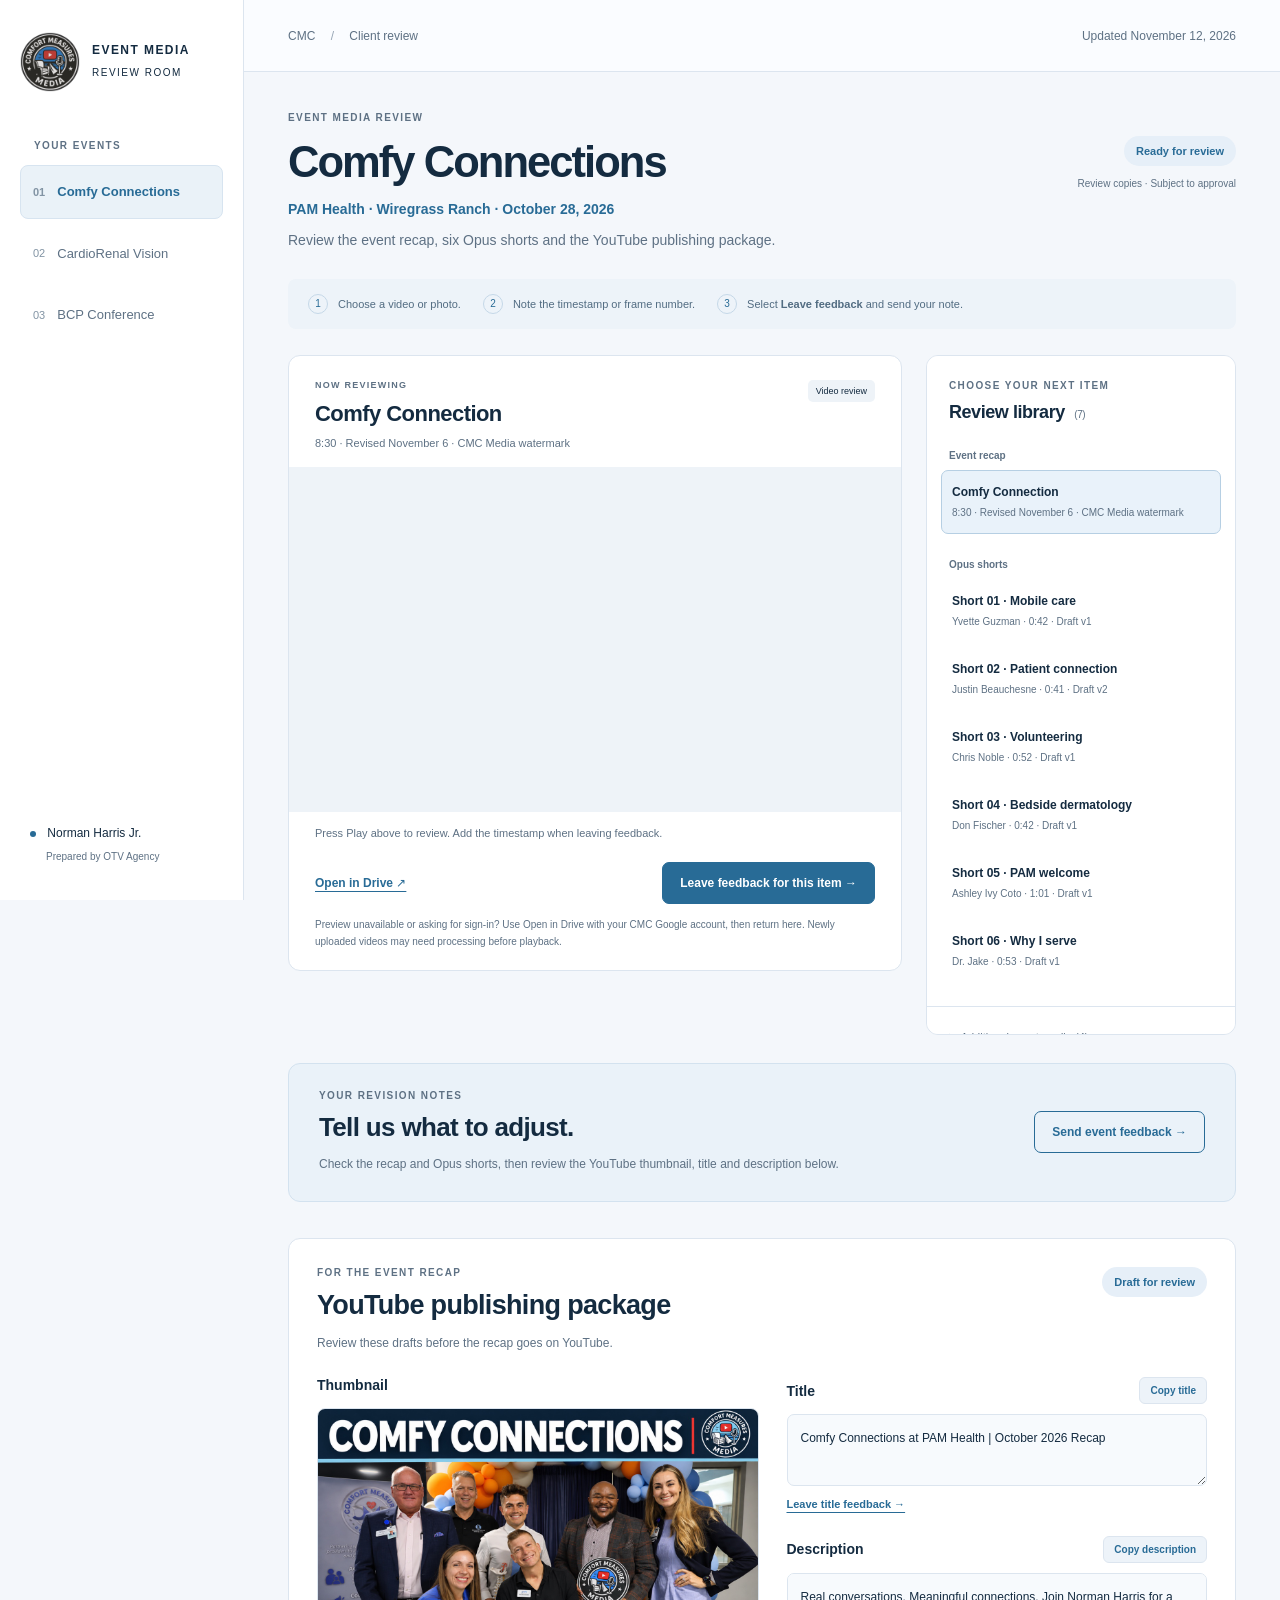
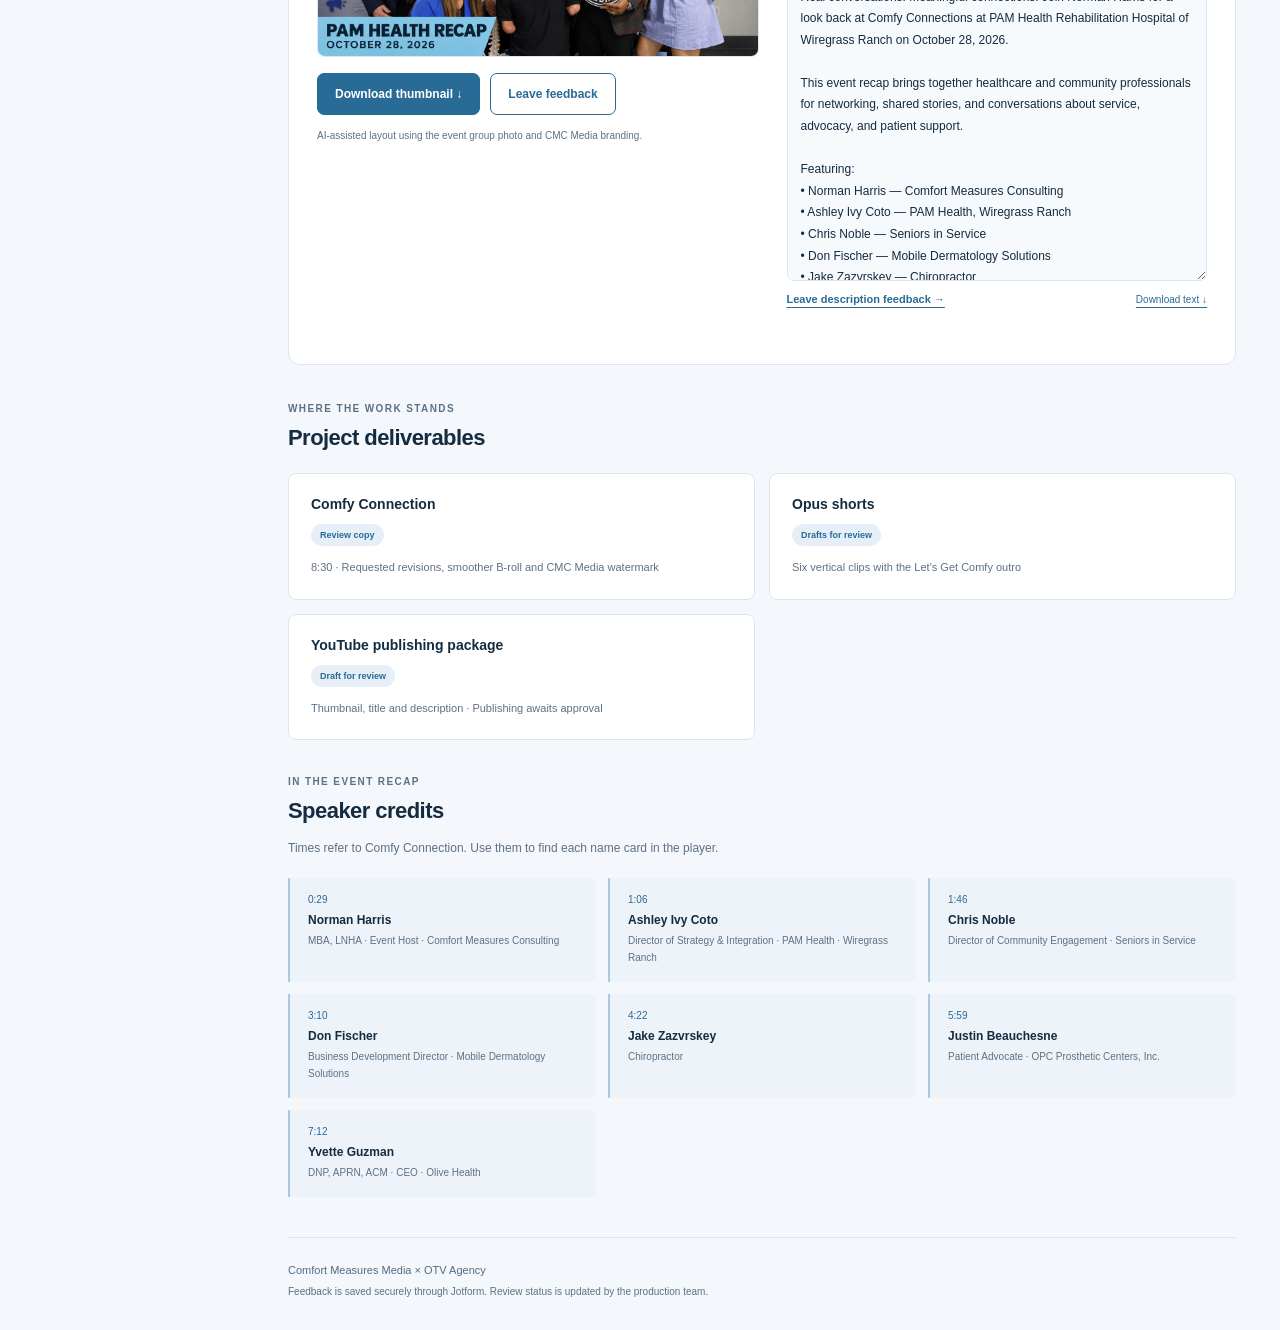
==== events/index.html @ 4632fce6 "Extend Cory Created short 3 with spoken name introduction" ====
<!doctype html>
<html lang="en">
<head>
  <meta charset="utf-8">
  <meta name="viewport" content="width=device-width, initial-scale=1">
  <meta name="robots" content="noindex,nofollow">
  <meta name="referrer" content="strict-origin-when-cross-origin">
  <meta name="description" content="CMC event media review for Norman Harris Jr. Watch review cuts and send timestamped revision feedback to OTV Agency.">
  <title>CMC · Event media review</title>
  <link rel="icon" href="cmc-logo.png">
  <link rel="stylesheet" href="review.css?v=20261111-checklist">
  <script src="data.js?v=20261112-short03-name-intro" defer></script>
  <script src="review.js?v=20261111-checklist" defer></script>
</head>
<body>
  <a href="#project" class="skip">Skip to event review</a>
  <aside class="sidebar">
    <a class="brand" href="#comfy"><img src="cmc-logo.png" alt="Comfort Measures Media"><span>EVENT MEDIA<br><small>REVIEW ROOM</small></span></a>
    <div class="nav-label">YOUR EVENTS</div>
    <nav id="project-nav" aria-label="Choose an event"></nav>
    <div class="sidebar-footer"><span class="dot"></span> Norman Harris Jr.<br><small>Prepared by OTV Agency</small></div>
  </aside>
  <div class="workspace">
    <header class="topbar"><span>CMC <span aria-hidden="true">/</span> Client review</span><span id="updated"></span></header>
    <main id="project" tabindex="-1">
      <section class="hero">
        <div><p class="eyebrow">EVENT MEDIA REVIEW</p><h1 id="event-title">Event media review</h1><p class="subtitle" id="event-subtitle"></p><p class="description" id="event-description"></p></div>
        <div class="hero-status"><span class="status" id="event-status"></span><p>Review copies · Subject to approval</p></div>
      </section>
      <nav id="cardio-review-jumps" class="cardio-review-jumps" aria-label="Jump to review content" hidden>
        <button type="button" data-review-jump="recap">Recap</button>
        <button type="button" data-review-jump="shorts">Shorts</button>
        <button type="button" data-review-jump="photos">Photos</button>
        <button type="button" data-review-jump="checklist">Checklist</button>
      </nav>
      <details id="scope-section" class="scope-section" hidden>
        <summary class="scope-heading"><span><span class="eyebrow">YOUR DELIVERABLES</span><span id="scope-heading" class="scope-title">Deliverable checklist</span></span><span id="scope-progress" class="status"></span><span class="scope-chevron" aria-hidden="true">⌄</span></summary>
        <p id="scope-source"></p>
        <ol id="scope-list" class="scope-list"></ol>
        <p class="scope-note">Checked items are available for review. Approval and publishing are tracked separately. Use each item’s feedback button for changes or approval.</p>
      </details>
      <section class="review-instructions" aria-label="How to review"><span class="instruction-number">1</span><span>Choose a video or photo.</span><span class="instruction-number">2</span><span>Note the timestamp or frame number.</span><span class="instruction-number">3</span><span>Select <strong>Leave feedback</strong> and send your note.</span></section>
      <section id="review-layout" class="review-layout" aria-label="Media review">
        <div class="review-card">
          <div class="preview-head"><div><p class="eyebrow">NOW REVIEWING</p><h2 id="asset-title"></h2><p id="asset-detail"></p></div><span id="asset-kind" class="tag"></span></div>
          <div class="player" id="player"><iframe id="media-preview" title="Selected media preview" allow="autoplay; fullscreen" allowfullscreen></iframe></div>
          <div id="cardio-item-nav" class="cardio-item-nav" aria-label="Browse selected media" hidden>
            <button id="cardio-prev" type="button">← Previous</button>
            <span id="cardio-item-position" aria-live="polite"></span>
            <button id="cardio-next" type="button">Next →</button>
          </div>
          <p id="preview-status" class="preview-status" role="status">Loading the selected preview…</p>
          <div class="player-actions"><a id="open-media" class="text-link" target="_blank" rel="noopener noreferrer">Open in Drive ↗</a><button id="feedback-current" class="button">Leave feedback for this item →</button></div>
          <p class="access-note">Preview unavailable or asking for sign-in? Use Open in Drive with your CMC Google account, then return here. Newly uploaded videos may need processing before playback.</p>
        </div>
        <aside class="media-library"><div class="library-heading"><p class="eyebrow">CHOOSE YOUR NEXT ITEM</p><h2>Review library <span id="asset-count"></span></h2></div><div id="media-list"></div></aside>
      </section>
      <section id="extras-section" class="extras-section" hidden aria-labelledby="extras-heading"><div class="section-heading"><p class="eyebrow">EXTRAS</p><h2 id="extras-heading">Reference material</h2><p>Existing cuts for context and feedback. These are separate from the requested deliverables above.</p></div><div id="extras-list" class="extras-list"></div></section>
      <section class="feedback-strip"><div><p class="eyebrow">YOUR REVISION NOTES</p><h2>Tell us what to adjust.</h2><p id="review-hint"></p></div><button class="button secondary" id="feedback-general">Send event feedback →</button></section>
      <section class="youtube-package" id="youtube-package" hidden aria-labelledby="youtube-heading">
        <div class="youtube-heading"><div><p class="eyebrow">FOR THE EVENT RECAP</p><h2 id="youtube-heading">YouTube publishing package</h2><p>Review these drafts before the recap goes on YouTube.</p></div><span class="status">Draft for review</span></div>
        <div class="youtube-grid">
          <article class="youtube-thumbnail"><h3>Thumbnail</h3><a id="thumbnail-open" target="_blank" rel="noopener"><img id="youtube-thumbnail" alt=""></a><div class="youtube-actions"><a id="thumbnail-download" class="button" download>Download thumbnail ↓</a><button id="thumbnail-feedback" class="button secondary" type="button">Leave feedback</button></div><p class="asset-note">AI-assisted layout using the event group photo and CMC Media branding.</p></article>
          <div class="youtube-copy"><article><div class="copy-heading"><h3>Title</h3><button id="copy-title" type="button" class="copy-button">Copy title</button></div><label class="sr-only" for="youtube-title">YouTube title draft</label><textarea id="youtube-title" readonly rows="2"></textarea><button id="title-feedback" class="text-button" type="button">Leave title feedback →</button></article><article><div class="copy-heading"><h3>Description</h3><button id="copy-description" type="button" class="copy-button">Copy description</button></div><label class="sr-only" for="youtube-description">YouTube description draft</label><textarea id="youtube-description" readonly rows="13"></textarea><div class="description-actions"><button id="description-feedback" class="text-button" type="button">Leave description feedback →</button><a id="description-download" download>Download text ↓</a></div></article></div>
        </div><p id="copy-status" class="copy-status" aria-live="polite"></p>
      </section>
      <section class="deliverables" id="deliverables-section"><div class="section-heading"><p class="eyebrow">WHERE THE WORK STANDS</p><h2>Project deliverables</h2></div><div id="deliverable-list" class="deliverable-grid"></div></section>
      <section id="credits-section" class="credits" hidden><div class="section-heading"><p class="eyebrow">IN THE EVENT RECAP</p><h2>Speaker credits</h2><p>Times refer to Comfy Connection. Use them to find each name card in the player.</p></div><div id="credits-list"></div></section>
      <footer>Comfort Measures Media <span aria-hidden="true">×</span> OTV Agency<br><small>Feedback is saved securely through Jotform. Review status is updated by the production team.</small></footer>
    </main>
  </div>
  <dialog id="feedback-dialog" aria-labelledby="feedback-title">
    <div class="dialog-header"><div><p class="eyebrow">SEND A NOTE TO OTV AGENCY</p><h2 id="feedback-title">Revision feedback</h2><p id="feedback-context"></p></div><button id="close-feedback" class="close" aria-label="Close feedback form">×</button></div>
    <p class="form-help">The event and item are filled in for you. Add the timestamp and requested change, then press <strong>Send feedback</strong>. A receipt opens in a new tab; wait for confirmation that your note was saved.</p>
    <form id="revision-form" class="revision-form" action="https://submit.jotform.com/submit/263085670628060" method="post" target="_blank" rel="noopener">
      <input type="hidden" name="formID" value="263085670628060">
      <input type="hidden" id="feedback-event" name="q2_q2_dropdown0">
      <label>Video or photo title <span aria-hidden="true">*</span><input id="feedback-item" name="q3_q3_textbox1" required maxlength="300"></label>
      <div class="form-row"><label>Timestamp or photo number<input id="feedback-time" name="q5_q5_textbox3" placeholder="e.g. 02:15 or Frame 026" maxlength="100"></label><label>Feedback type<select id="feedback-type" name="q7_q7_dropdown5"><option>Revision request</option><option>Approval</option><option>Question</option></select></label></div>
      <label>Requested change or feedback <span aria-hidden="true">*</span><textarea id="feedback-note" name="q4_q4_textarea2" required rows="5" maxlength="6000" placeholder="Tell us what to change, keep or clarify."></textarea></label>
      <div class="form-row"><label>Your first name <span class="optional">(optional)</span><input name="q6_q6_fullname4[first]" autocomplete="given-name" maxlength="100"></label><label>Your last name <span class="optional">(optional)</span><input name="q6_q6_fullname4[last]" autocomplete="family-name" maxlength="100"></label></div>
      <button class="button" type="submit">Send feedback &amp; open receipt ↗</button>
      <p class="submission-help" id="submission-help" aria-live="polite">One note per requested change. Your review page stays open.</p>
    </form>
    <div class="dialog-footer"><a id="feedback-external" target="_blank" rel="noopener noreferrer">Use the full feedback form ↗</a><span>Check the receipt before closing this note.</span></div>
  </dialog>
  <noscript><p class="noscript">Please enable JavaScript to view this review library. You can also <a href="https://form.jotform.com/263085670628060">send event feedback here</a>.</p></noscript>
</body>
</html>
---- events/review.css ----
:root{--ink:#142b40;--muted:#5e7184;--blue:#286b96;--page:#f4f7fb;--border:#dce5ef;--sky:#90c0d8;--white:#fff;font-family:-apple-system,BlinkMacSystemFont,"Segoe UI",sans-serif;color:var(--ink);background:var(--page);font-synthesis:none}
*{box-sizing:border-box}body{margin:0}button,a{-webkit-tap-highlight-color:transparent}button,input,select,textarea{font:inherit}button{cursor:pointer}a{color:var(--blue);text-underline-offset:4px}button:focus-visible,a:focus-visible{outline:3px solid #286b96;outline-offset:4px}[hidden]{display:none!important}.skip{position:fixed;top:-60px;left:20px;z-index:100;background:#fff;padding:14px}.skip:focus{top:15px}
.sidebar{position:fixed;inset:0 auto 0 0;width:244px;background:var(--white);border-right:1px solid var(--border);padding:32px 20px;display:flex;flex-direction:column;z-index:2}.brand{display:flex;gap:12px;align-items:center;text-decoration:none;color:var(--ink);font-size:12px;letter-spacing:.12em;font-weight:750;line-height:1.8}.brand img{width:60px;height:60px;object-fit:contain}.brand small{font-size:10px;font-weight:500;letter-spacing:.15em}.nav-label,.eyebrow{font-size:10px;letter-spacing:.14em;font-weight:700;color:var(--muted);margin:0 0 10px}.nav-label{margin:48px 14px 14px}.sidebar nav{display:grid;gap:8px}.nav-item{display:flex;gap:12px;align-items:center;padding:16px 12px;border-radius:8px;font-size:13px;line-height:1.5;text-decoration:none;color:var(--muted);border:1px solid transparent}.nav-item .number{font-size:11px;color:#8294a4}.nav-item[aria-current=page]{background:#eaf2f8;color:var(--blue);border-color:#d7e4f0;font-weight:700}.sidebar-footer{margin-top:auto;padding:24px 10px 0;font-size:12px;line-height:1.9}.sidebar-footer small{color:var(--muted);padding-left:16px}.dot{display:inline-block;width:6px;height:6px;background:#286b96;border-radius:50%;margin-right:8px}.workspace{margin-left:244px}.topbar{height:72px;display:flex;justify-content:space-between;align-items:center;padding:0 44px;border-bottom:1px solid var(--border);background:#fafcff;color:var(--muted);font-size:12px}.topbar span span{margin:0 12px;color:#96a5b4}main{max-width:1510px;margin:auto;padding:40px 44px 28px}.hero{display:flex;justify-content:space-between;align-items:flex-start;gap:28px;margin-bottom:26px}.hero .eyebrow{margin-bottom:16px}h1{font-size:clamp(34px,3.4vw,54px);line-height:1.1;letter-spacing:-.045em;margin:0 0 14px}h2{font-size:22px;letter-spacing:-.025em;line-height:1.3;margin:0}.subtitle{font-size:14px;margin:0 0 12px;color:var(--blue);font-weight:600}.description{font-size:14px;line-height:1.7;max-width:690px;color:var(--muted);margin:0}.hero-status{text-align:right;flex-shrink:0;padding-top:24px}.hero-status p{font-size:10px;color:var(--muted);margin-top:12px}.status{display:inline-block;padding:9px 12px;border-radius:24px;background:#e6eff8;color:var(--blue);font-size:11px;font-weight:650}.review-instructions{display:flex;gap:10px;align-items:center;flex-wrap:wrap;background:#edf3f9;border-radius:8px;padding:15px 20px;font-size:11px;color:#526c82;margin-bottom:26px}.instruction-number{display:inline-grid;place-items:center;width:20px;height:20px;border:1px solid #c5d8e8;border-radius:50%;font-size:10px;color:var(--blue);margin-left:12px}.instruction-number:first-child{margin-left:0}.review-layout{display:grid;grid-template-columns:minmax(0,1fr) 310px;gap:24px;align-items:start}.review-card,.media-library{border:1px solid var(--border);border-radius:12px;background:var(--white);overflow:hidden}.preview-head{display:flex;justify-content:space-between;align-items:flex-start;gap:18px;padding:24px 26px 18px}.preview-head .eyebrow{font-size:9px}.preview-head p:last-child{font-size:11px;color:var(--muted);margin:9px 0 0}.tag{font-size:9px;background:#eef3f8;padding:6px 8px;border-radius:5px;white-space:nowrap}.player{background:#102338;aspect-ratio:16/9;min-height:260px}.player iframe{display:block;width:100%;height:100%;border:0}.player-actions{display:flex;justify-content:space-between;align-items:center;gap:16px;padding:20px 26px 12px}.text-link{font-size:12px;font-weight:600}.button{background:var(--blue);color:white;border:1px solid var(--blue);border-radius:7px;padding:13px 17px;font-size:12px;font-weight:650;text-decoration:none}.button:hover{background:#194e73}.access-note{font-size:10px;line-height:1.7;color:var(--muted);padding:0 26px;margin:0 0 20px}.media-library{max-height:680px;overflow:auto}.library-heading{padding:24px 22px 12px}.library-heading h2{font-size:18px}.library-heading h2 span{font-size:10px;font-weight:400;color:var(--muted);margin-left:5px}.media-group{padding:14px 14px 7px}.media-group h3{font-size:10px;margin:0 8px 9px;color:var(--muted);font-weight:600}.media-choice{width:100%;display:block;text-align:left;color:var(--ink);background:#fff;border:1px solid transparent;border-radius:7px;padding:12px 10px;margin-bottom:4px}.media-choice:hover{background:#f1f6fb}.media-choice[aria-pressed=true]{border-color:#b6cfe3;background:#e9f2fa}.media-choice strong{display:block;font-size:12px;line-height:1.5;font-weight:650}.media-choice small{display:block;font-size:10px;line-height:1.7;margin-top:3px;color:var(--muted)}.media-choice .shortlist{font-size:9px;color:#286b96;display:block;margin-top:4px}.feedback-strip{display:flex;align-items:center;justify-content:space-between;gap:24px;background:#eaf2f9;border:1px solid #d3e2ef;border-radius:12px;padding:26px 30px;margin:28px 0 36px}.feedback-strip h2{font-size:26px}.feedback-strip p:last-child{max-width:700px;font-size:12px;line-height:1.7;color:var(--muted);margin:10px 0 0}.button.secondary{background:transparent;color:var(--blue);white-space:nowrap}.button.secondary:hover{background:#d9e8f5}.section-heading{margin-bottom:20px}.section-heading p:last-child{font-size:12px;color:var(--muted);line-height:1.7}.deliverable-grid{display:grid;grid-template-columns:repeat(2,minmax(0,1fr));gap:14px}.deliverable{background:white;border:1px solid var(--border);border-radius:8px;padding:22px;display:grid;gap:12px}.deliverable h3{font-size:14px;margin:0}.deliverable .status{justify-self:start;font-size:9px;padding:6px 9px}.deliverable p{font-size:11px;line-height:1.7;color:var(--muted);margin:0}.credits{margin-top:36px}#credits-list{display:grid;grid-template-columns:repeat(3,minmax(0,1fr));gap:12px}.credit{padding:16px 18px;border-left:2px solid #a9c9e0;background:#edf3f9;border-radius:0 5px 5px 0}.credit strong{display:block;font-size:12px}.credit span{font-size:10px;line-height:1.7;color:var(--muted);display:block;margin-top:5px}.credit time{font-size:10px;color:var(--blue);display:block;margin-bottom:8px}footer{border-top:1px solid var(--border);padding-top:22px;margin-top:40px;font-size:11px;line-height:1.9;color:#526c82}footer small{font-size:10px;color:var(--muted)}
dialog{padding:0;border:1px solid var(--border);border-radius:12px;width:min(760px,calc(100% - 28px));max-height:94dvh;overflow:auto;box-shadow:0 25px 90px #142b4033}dialog::backdrop{background:#102338e0}.dialog-header{display:flex;justify-content:space-between;align-items:flex-start;padding:24px 26px 12px;gap:15px}.dialog-header h2{font-size:25px}.dialog-header p:last-child{font-size:12px;color:var(--muted);line-height:1.6;margin:8px 0 0}.close{border:1px solid var(--border);background:#f1f5fa;border-radius:50%;width:34px;height:34px;font-size:23px;flex-shrink:0}.form-help{padding:0 26px;font-size:11px;line-height:1.7;color:var(--muted);margin:0 0 14px}#feedback-frame{border:0;width:100%;height:min(790px,64dvh);min-height:350px;background:#fff}.dialog-footer{display:flex;justify-content:space-between;gap:18px;padding:18px 26px;border-top:1px solid var(--border);font-size:10px;line-height:1.7}.dialog-footer span{color:var(--muted)}.noscript{padding:24px;background:white;position:fixed;inset:25% 10% auto;z-index:10}
@media(min-width:1700px){.review-layout{grid-template-columns:minmax(0,1fr) 340px}.media-library{max-height:760px}}
@media(max-width:1150px){.sidebar{width:215px;padding:26px 14px}.workspace{margin-left:215px}main{padding:32px 28px}.topbar{padding:0 28px}.review-layout{grid-template-columns:minmax(0,1fr) 260px;gap:18px}.player-actions{flex-wrap:wrap}.hero-status{max-width:160px}.brand{font-size:10px}}
@media(max-width:900px){.sidebar{position:static;width:auto;padding:18px 22px;border-right:0;border-bottom:1px solid var(--border)}.brand img{width:45px;height:45px}.brand{font-size:10px}.nav-label,.sidebar-footer{display:none}.sidebar nav{display:flex;gap:7px;margin-top:18px}.nav-item{flex:1;padding:10px;font-size:11px;gap:7px;justify-content:center}.workspace{margin-left:0}.topbar{height:48px;font-size:10px;padding:0 24px}.review-layout{grid-template-columns:minmax(0,1fr)}.media-library{max-height:420px}.hero-status{padding-top:5px}.hero{gap:18px}.preview-head h2{font-size:20px}.media-group{padding-top:10px}.media-group h3{margin-top:10px}#media-list{display:grid;grid-template-columns:repeat(2,minmax(0,1fr))}main{padding:28px 24px}.review-instructions{gap:9px;font-size:10px}.instruction-number{margin-left:4px}.player{min-height:0}.feedback-strip{padding:24px}.feedback-strip h2{font-size:23px}}
@media(max-width:560px){.sidebar{padding:16px}.brand span{line-height:1.7}.nav-item{padding:10px 5px;font-size:10px}.nav-item .number{display:none}.topbar{padding:0 18px}main{padding:26px 16px}.hero{display:block}.hero-status{text-align:left;max-width:none;display:flex;align-items:center;gap:12px;margin-top:16px}.hero-status p{margin:0;font-size:9px}.subtitle{font-size:12px;line-height:1.6}.description{font-size:12px}.hero .eyebrow{font-size:8px}h1{font-size:37px}.review-instructions{display:grid;grid-template-columns:20px 1fr;gap:10px;padding:16px}.instruction-number{margin:0}.preview-head{padding:20px 18px 16px}.preview-head h2{font-size:19px}.player-actions{padding:17px 18px 12px;gap:16px}.player-actions .button{width:100%}.access-note{padding:0 18px}.feedback-strip{display:block;padding:22px}.feedback-strip .button{margin-top:20px;white-space:normal}.deliverable-grid{grid-template-columns:1fr}#credits-list{grid-template-columns:repeat(2,minmax(0,1fr))}#media-list{grid-template-columns:1fr}.media-library{max-height:360px}.dialog-header{padding:20px}.dialog-header h2{font-size:22px}.form-help{padding:0 20px}.dialog-footer{display:block;padding:16px 20px}.dialog-footer span{display:block;margin-top:7px}#feedback-frame{height:62dvh}.credit{padding:14px}}
/* Native fields submit directly to Jotform, so feedback does not depend on
   third-party iframe cookies or a script running on the client's device. */
.revision-form{padding:6px 26px 18px;display:grid;gap:18px}.revision-form label{font-size:12px;font-weight:600;display:grid;gap:8px;line-height:1.5}.revision-form input,.revision-form select,.revision-form textarea{width:100%;min-width:0;border:1px solid #c6d5e3;border-radius:6px;background:white;padding:11px 12px;color:var(--ink);font-size:13px;font-weight:400}.revision-form textarea{resize:vertical;line-height:1.6}.revision-form input:focus,.revision-form select:focus,.revision-form textarea:focus{outline:2px solid #286b96;outline-offset:1px}.form-row{display:grid;grid-template-columns:1fr 1fr;gap:16px}.revision-form .button{justify-self:start}.optional{font-size:10px;font-weight:400;color:var(--muted)}.submission-help{font-size:11px;line-height:1.7;margin:0;color:var(--muted)}@media(max-width:560px){.revision-form{padding:6px 20px 18px}.form-row{grid-template-columns:1fr}.revision-form .button{width:100%}}
.launch-preview{display:flex;flex-direction:column;align-items:center;justify-content:center;text-align:center;padding:36px 26px;color:#fff;background:radial-gradient(ellipse at 50% 45%,#234f73 0%,#142b40 65%,#102338 100%);gap:17px}.play-symbol{display:grid;place-items:center;border:1px solid #83adc9;border-radius:50%;width:66px;height:66px;font-size:23px;background:#ffffff08;color:#a7d1e8}.launch-preview strong{font-size:20px;line-height:1.4;letter-spacing:-.02em}.launch-preview p{font-size:12px;line-height:1.8;max-width:400px;margin:0;color:#c5d9e8}.watch-link{display:inline-block;border-radius:7px;padding:13px 20px;background:#90c0d8;color:#142b40;font-size:12px;font-weight:700;text-decoration:none;margin-top:6px}.watch-link:hover{background:#b3d9ef}@media(max-width:560px){.launch-preview{aspect-ratio:auto;min-height:310px;padding:30px 22px;gap:15px}.launch-preview strong{font-size:18px}.launch-preview p{font-size:11px}.play-symbol{width:55px;height:55px;font-size:19px}}
/* YouTube assets share the existing review workflow and appear only for Comfy. */
.extra-media{border-top:1px solid var(--border);margin-top:12px;padding-bottom:16px}.extra-media summary{font-size:11px;color:var(--muted);cursor:pointer;padding:8px;line-height:1.6}.extra-media[open] summary{margin-bottom:10px}.youtube-package{margin:0 0 38px;padding:28px;border:1px solid var(--border);border-radius:12px;background:#fff}.youtube-heading{display:flex;justify-content:space-between;align-items:flex-start;gap:20px;margin-bottom:24px}.youtube-heading h2{font-size:27px}.youtube-heading p:last-child{font-size:12px;color:var(--muted);line-height:1.7;margin:10px 0 0}.youtube-grid{display:grid;grid-template-columns:minmax(0,1.05fr) minmax(0,1fr);gap:28px;align-items:start}.youtube-package h3{font-size:14px;margin:0 0 15px}.youtube-thumbnail img{display:block;width:100%;height:auto;aspect-ratio:16/9;border-radius:8px;border:1px solid var(--border)}.youtube-actions{display:flex;flex-wrap:wrap;gap:10px;margin-top:16px;align-items:center}.asset-note{font-size:10px;line-height:1.7;color:var(--muted);margin:12px 0 0}.youtube-copy{display:grid;gap:24px}.copy-heading{display:flex;justify-content:space-between;align-items:center;gap:12px;margin-bottom:10px}.copy-heading h3{margin:0}.copy-button{border:1px solid var(--border);border-radius:6px;background:#edf3f9;color:var(--blue);font-size:10px;font-weight:650;padding:7px 10px}.youtube-copy textarea{display:block;width:100%;resize:vertical;border:1px solid var(--border);border-radius:7px;padding:13px;font:12px/1.8 inherit;color:var(--ink);background:#f7fafd;font-family:inherit;font-size:12px;line-height:1.8}.youtube-copy textarea:focus{outline:2px solid var(--blue);outline-offset:1px}.text-button{border:0;background:transparent;padding:0;color:var(--blue);font-size:11px;font-weight:600;text-decoration:underline;text-underline-offset:4px;margin-top:12px}.description-actions{display:flex;justify-content:space-between;gap:15px;align-items:baseline}.description-actions a{font-size:10px}.copy-status{font-size:11px;color:var(--blue);min-height:17px;margin:14px 0 0}.sr-only{position:absolute;width:1px;height:1px;padding:0;margin:-1px;overflow:hidden;clip:rect(0,0,0,0);white-space:nowrap;border:0}@media(max-width:1000px){.youtube-grid{grid-template-columns:1fr}.youtube-thumbnail{max-width:720px}}@media(max-width:560px){.youtube-package{padding:20px}.youtube-heading{display:block}.youtube-heading .status{margin-top:14px}.youtube-heading h2{font-size:24px}.youtube-actions .button{font-size:11px}.description-actions{flex-wrap:wrap}.youtube-copy textarea{font-size:13px}.youtube-package{margin-bottom:30px}}
/* Provider previews keep the original Drive permissions and never autoplay. */
.player{position:relative;aspect-ratio:16/9;min-height:0}.player iframe{position:absolute;inset:0;background:#eef3f8}.preview-status{font-size:11px;line-height:1.7;color:var(--muted);padding:12px 26px 0;margin:0}.scope-section{background:#fff;border:1px solid var(--border);border-radius:12px;padding:26px 28px;margin:0 0 28px}.scope-heading{display:flex;justify-content:space-between;gap:20px;align-items:start}.scope-heading p:last-child,.scope-note{font-size:11px;line-height:1.7;color:var(--muted)}.scope-list{list-style:none;margin:12px 0 0;padding:0}.scope-item{display:grid;grid-template-columns:22px minmax(0,1fr) 175px;gap:16px;padding:20px 0;border-top:1px solid var(--border)}.scope-mark{font-size:25px;color:var(--blue);line-height:1}.scope-copy h3{font-size:14px;margin:0 0 7px}.scope-copy p{font-size:12px;line-height:1.7;margin:0 0 6px}.scope-copy small{font-size:11px;line-height:1.7;color:var(--muted)}.scope-actions{display:flex;flex-direction:column;align-items:flex-start;gap:9px}.scope-actions .status{font-size:10px;padding:7px 10px}.scope-actions .text-button{margin:0;line-height:1.7;text-align:left}.scope-note{margin:0;border-top:1px solid var(--border);padding-top:14px}.extras-section{margin-top:28px;background:#edf3f9;border:1px solid var(--border);border-radius:12px;padding:26px 28px}.extras-list{display:grid;grid-template-columns:repeat(3,minmax(0,1fr));gap:12px}.extras-list .media-choice{border-color:var(--border);margin:0;padding:16px}.library-empty{padding:0 22px 22px;font-size:12px;line-height:1.8;color:var(--muted)}
@media(max-width:700px){.scope-section,.extras-section{padding:22px 20px}.scope-heading{display:block}.scope-heading>.status{margin:0 0 12px}.scope-item{grid-template-columns:20px minmax(0,1fr);gap:12px}.scope-actions{grid-column:2;flex-direction:row;flex-wrap:wrap;align-items:center;column-gap:15px}.extras-list{grid-template-columns:1fr}.preview-status{padding:12px 18px 0}}

/* CardioRenal has a long gallery. Keep its media navigation close on phones. */
.cardio-media-group summary {
  padding: 12px 8px;
  color: var(--blue);
  cursor: pointer;
  font-size: 13px;
  font-weight: 650;
}
.cardio-media-group + .cardio-media-group {
  border-top: 1px solid var(--border);
}
.cardio-item-nav {
  display: flex;
  justify-content: space-between;
  align-items: center;
  gap: 10px;
  padding: 9px 14px;
  border-bottom: 1px solid var(--border);
  color: var(--muted);
  font-size: 12px;
  text-align: center;
}
.cardio-item-nav button,
.cardio-review-jumps button {
  border: 1px solid var(--border);
  border-radius: 7px;
  background: #f3f7fb;
  color: var(--blue);
  min-height: 44px;
  padding: 6px 10px;
  font-size: 13px;
  font-weight: 650;
}
.cardio-item-nav button:disabled { opacity: .45; cursor: default; }

@media (max-width: 760px) {
  .cardio-phone { padding-top: 18px; }
  .cardio-phone .hero { margin-bottom: 14px; }
  .cardio-phone .hero .description { display: none; }
  .cardio-phone .hero-status { margin-top: 10px; }
  .cardio-review-jumps {
    position: sticky;
    top: 0;
    z-index: 3;
    display: grid;
    grid-template-columns: repeat(4, minmax(0, 1fr));
    gap: 5px;
    background: var(--white);
    border: 1px solid var(--border);
    border-radius: 9px;
    padding: 5px;
    margin-bottom: 14px;
  }
  .cardio-review-jumps button { padding-inline: 4px; }
  .cardio-phone .review-layout,
  .cardio-phone .cardio-media-group,
  .cardio-phone .scope-section { scroll-margin-top: 66px; }
  .cardio-phone .preview-head { padding: 14px 13px; }
  .cardio-phone .preview-head h2 { font-size: 19px; }
  .cardio-phone .player-actions { gap: 6px; padding: 7px 13px 10px; }
  .cardio-phone .player-actions > * { min-height: 44px; }
  .cardio-phone .player-actions .text-link { display: inline-flex; align-items: center; }
  .cardio-phone .player.vertical-preview {
    aspect-ratio: 9 / 16;
    max-height: 62vh;
    max-height: 62svh;
  }
  .cardio-phone .media-library { max-height: none; overflow: visible; }
  .cardio-phone #media-list { grid-template-columns: minmax(0, 1fr); }
  .cardio-phone .cardio-media-group summary,
  .cardio-phone .media-choice { min-height: 44px; overflow-wrap: anywhere; }
  .cardio-phone .scope-section { margin-top: 20px; }
  .cardio-phone .scope-actions .text-button { min-height: 44px; }
}

@media (max-width: 360px) {
  .cardio-review-jumps button { font-size: 12px; padding-inline: 2px; }
}

/* Native disclosure keeps the deliverables compact and keyboard accessible. */
.scope-section > summary { cursor:pointer; list-style:none; align-items:center; }
.scope-section > summary::-webkit-details-marker { display:none; }
.scope-heading .eyebrow { display:block; margin-bottom:6px; }
.scope-title { display:block; font-size:22px; font-weight:700; letter-spacing:-.025em; line-height:1.3; }
.scope-heading > .status { margin-left:auto; white-space:nowrap; }
.scope-chevron { font-size:24px; transition:transform .15s ease; }
.scope-section[open] .scope-chevron { transform:rotate(180deg); }
.scope-section > summary:focus-visible { outline:2px solid var(--blue); outline-offset:8px; border-radius:4px; }
#scope-source { font-size:11px; line-height:1.7; color:var(--muted); margin:18px 0 0; }
@media(max-width:700px) {
  .scope-section > summary { display:flex; flex-wrap:wrap; gap:12px; }
  .scope-heading > .status { margin:0 0 0 auto; }
  .scope-title { font-size:18px; }
}
@media(prefers-reduced-motion:reduce) { .scope-chevron { transition:none; } }
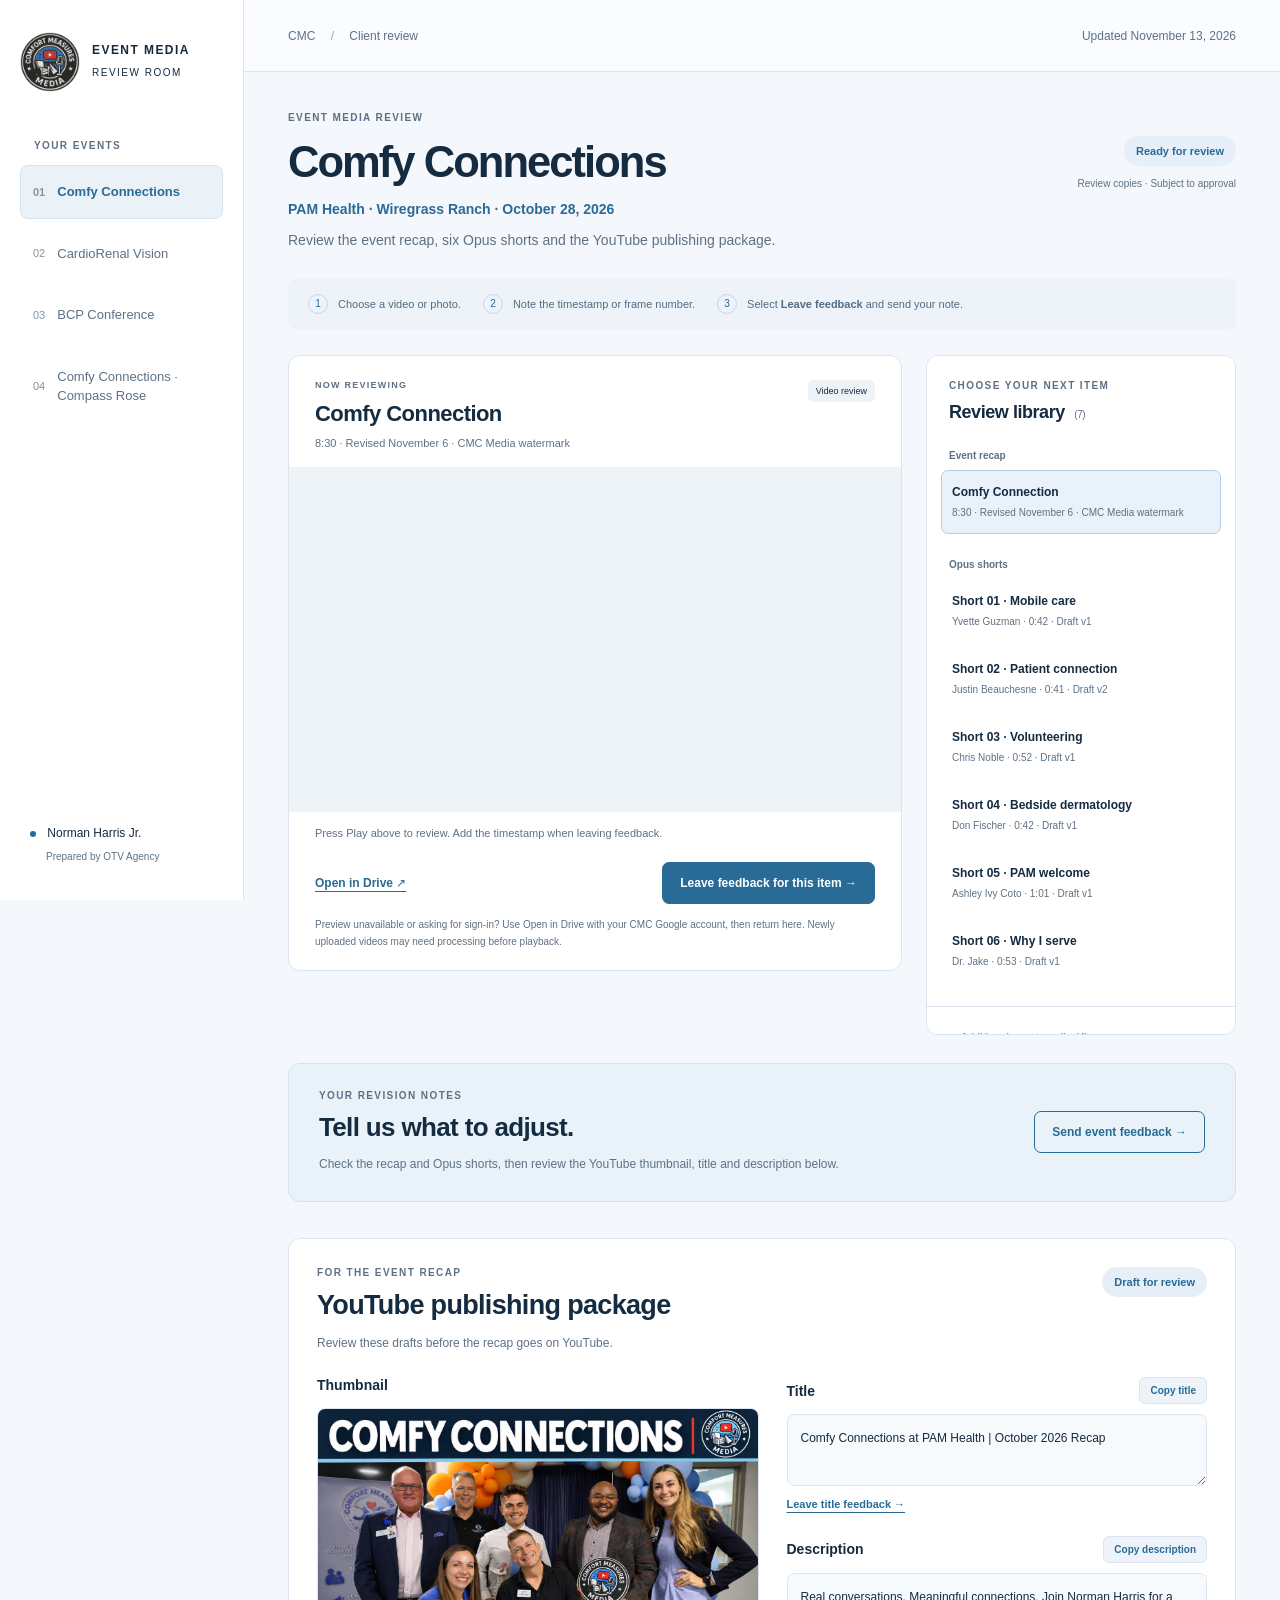
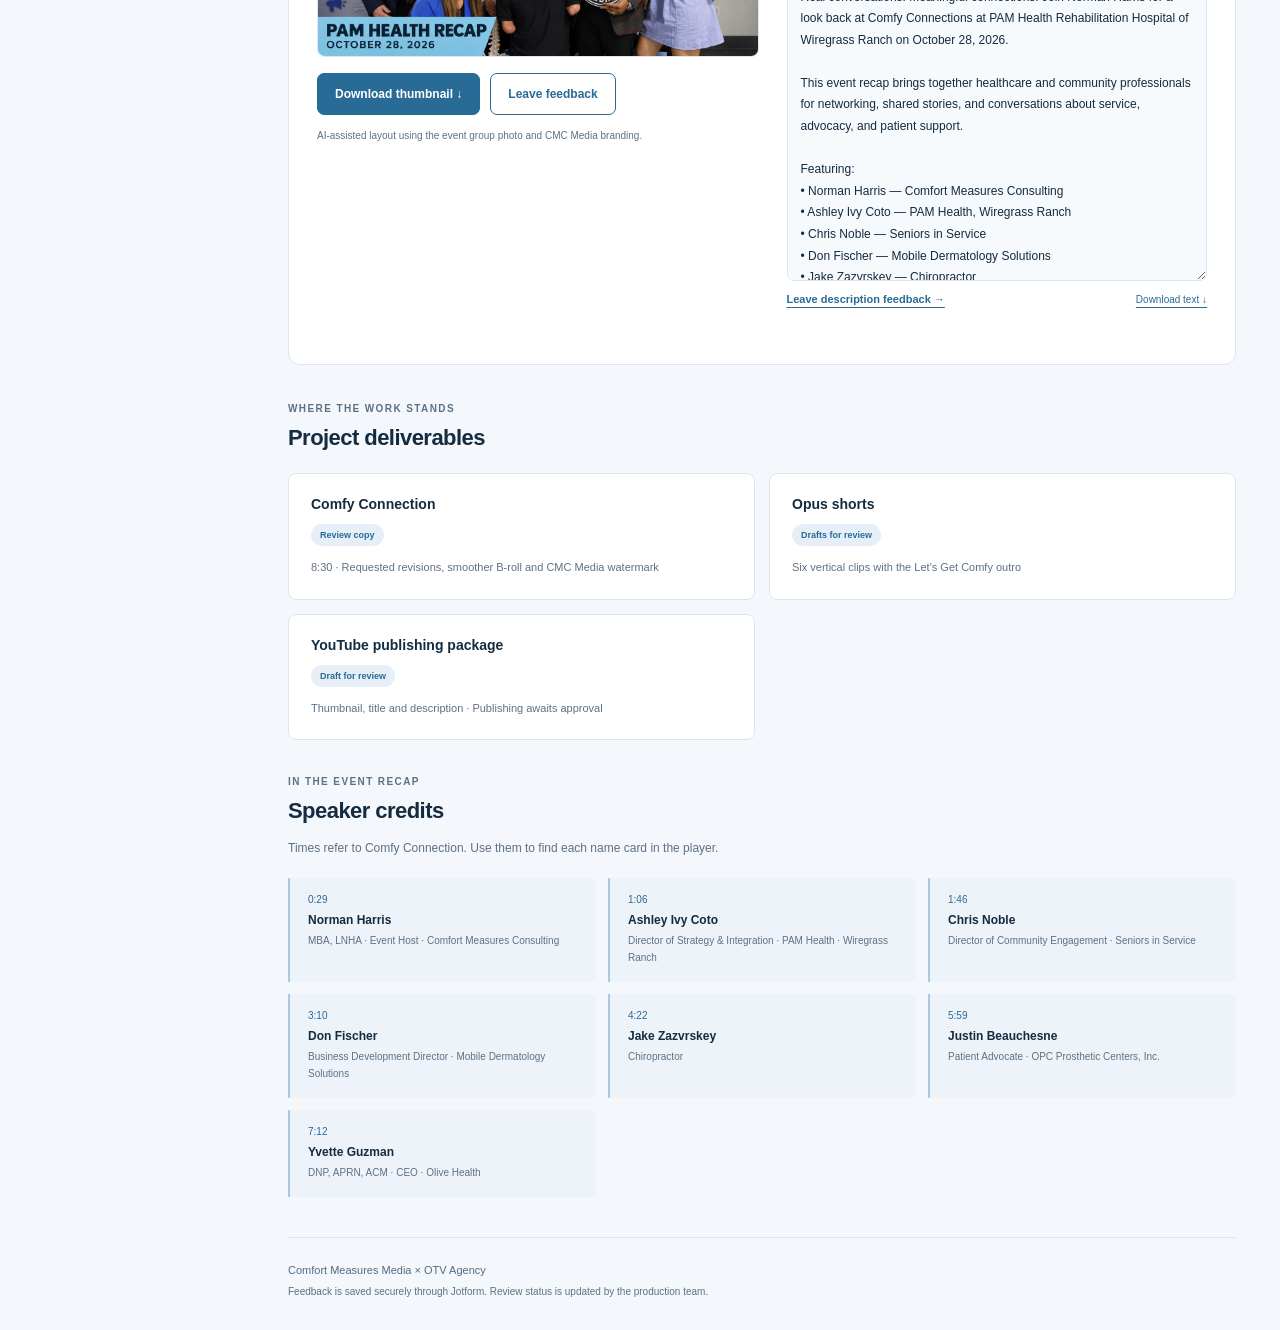
==== commit d6181f48: "Add Compass Rose Comfy Connections review package" ====
--- a/events/index.html
+++ b/events/index.html
@@ -9,8 +9,10 @@
   <title>CMC · Event media review</title>
   <link rel="icon" href="cmc-logo.png">
   <link rel="stylesheet" href="review.css?v=20261111-checklist">
-  <script src="data.js?v=20261112-short03-name-intro" defer></script>
-  <script src="review.js?v=20261111-checklist" defer></script>
+  <script src="data.js?v=20261112-client-revisions" defer></script>
+  <script src="bcp-revisions.js?v=20261113-mark-britton" defer></script>
+  <script src="compass-rose.js?v=20261113-v1" defer></script>
+  <script src="review.js?v=20261112-client-revisions" defer></script>
 </head>
 <body>
   <a href="#project" class="skip">Skip to event review</a>
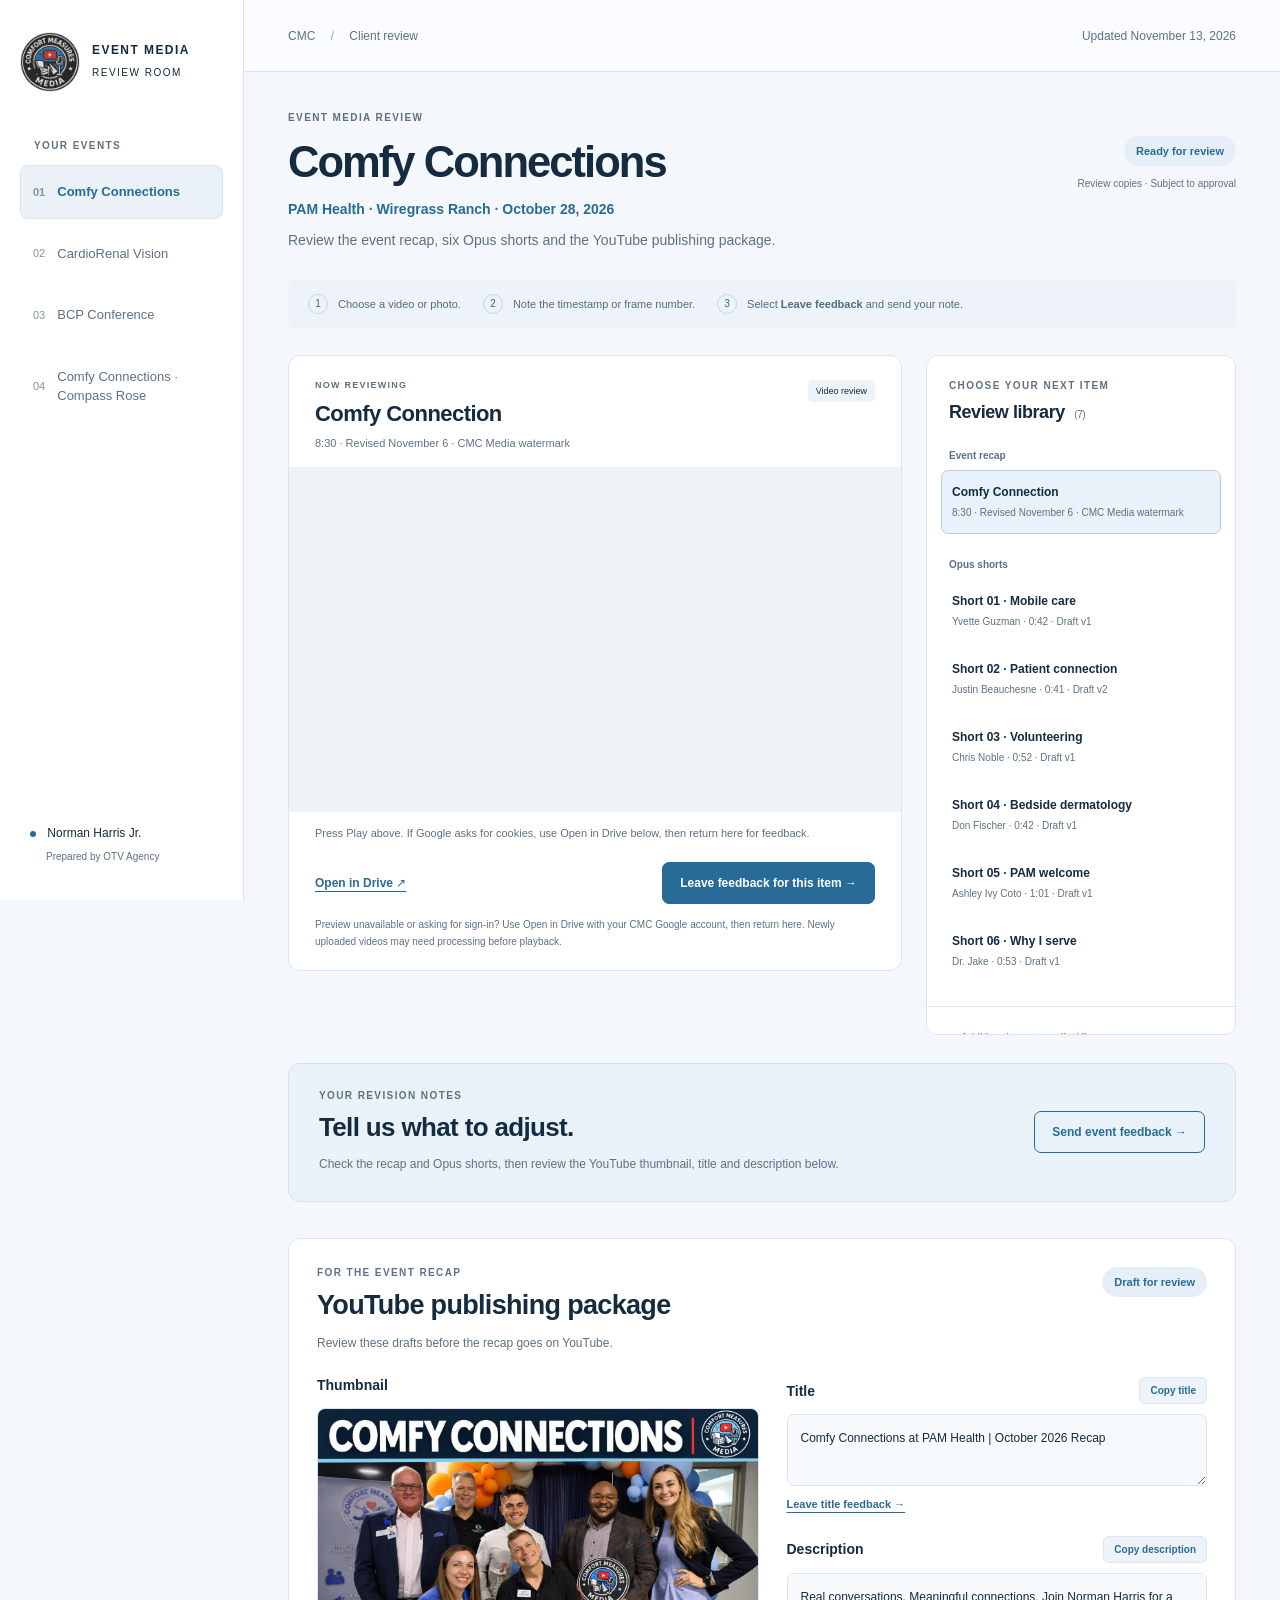
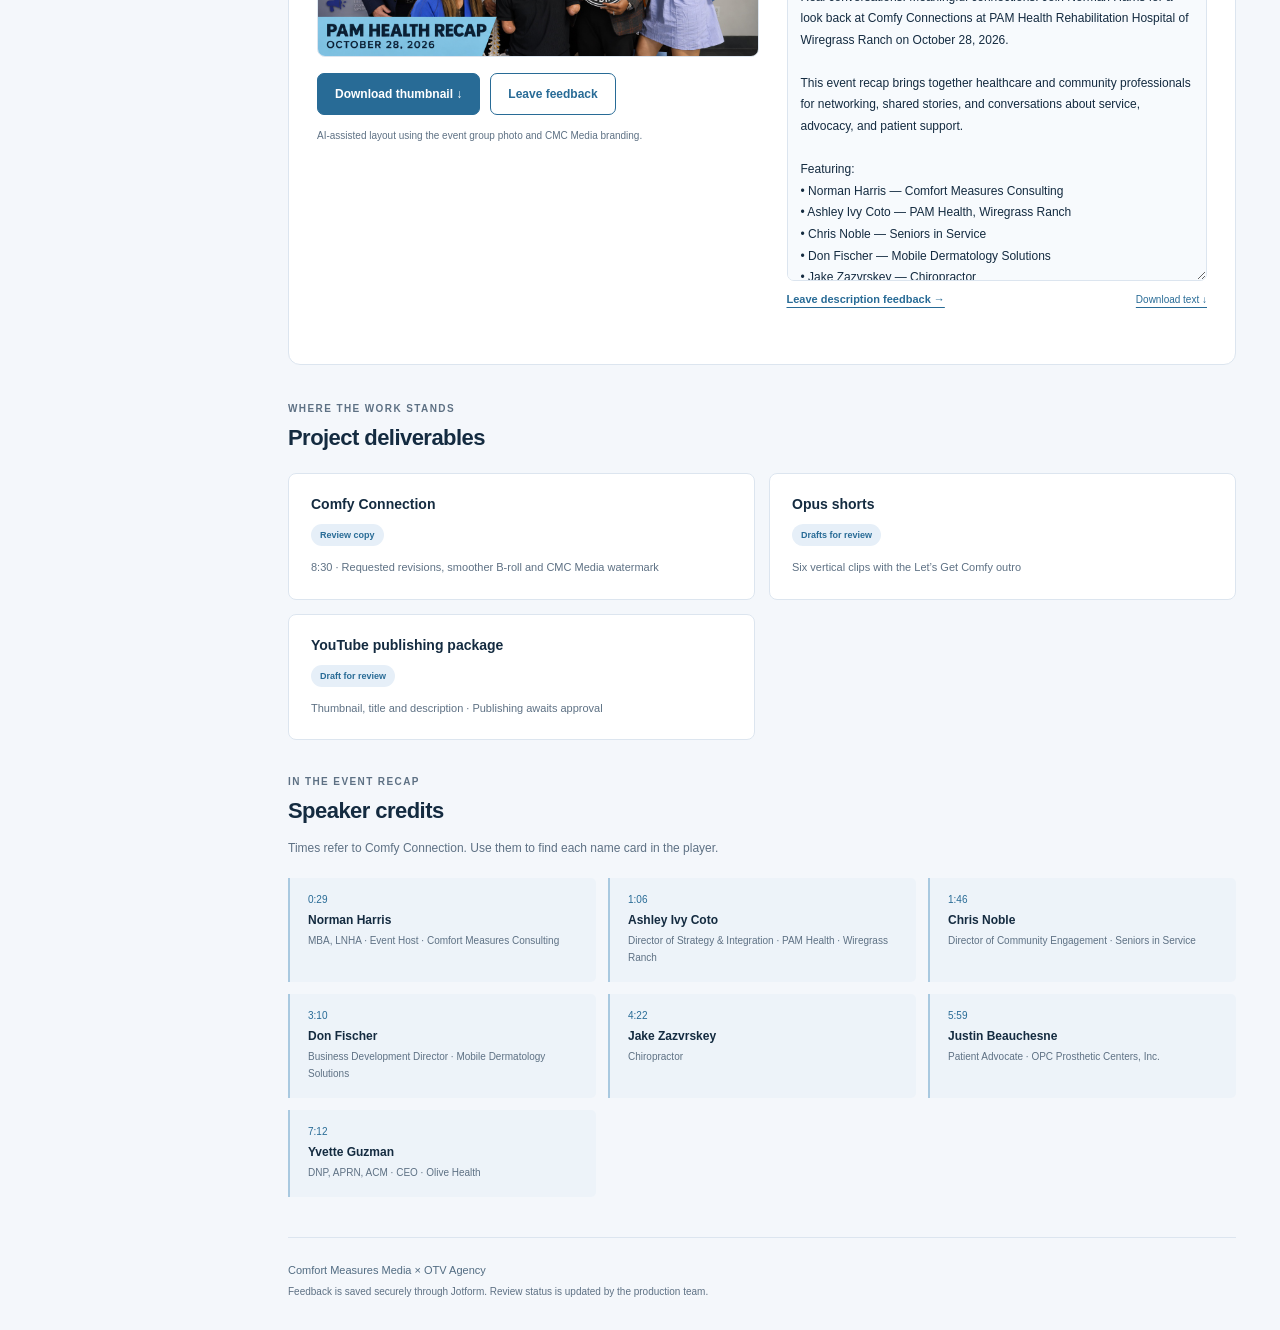
==== commit 354bd3bf: "Improve Compass Rose phone playback and deliverable navigation" ====
--- a/events/index.html
+++ b/events/index.html
@@ -8,11 +8,11 @@
   <meta name="description" content="CMC event media review for Norman Harris Jr. Watch review cuts and send timestamped revision feedback to OTV Agency.">
   <title>CMC · Event media review</title>
   <link rel="icon" href="cmc-logo.png">
-  <link rel="stylesheet" href="review.css?v=20261111-checklist">
+  <link rel="stylesheet" href="review.css?v=20261113-phone2">
   <script src="data.js?v=20261112-client-revisions" defer></script>
   <script src="bcp-revisions.js?v=20261113-mark-britton" defer></script>
-  <script src="compass-rose.js?v=20261113-v1" defer></script>
-  <script src="review.js?v=20261112-client-revisions" defer></script>
+  <script src="compass-rose.js?v=20261113-phone2" defer></script>
+  <script src="review.js?v=20261113-phone2" defer></script>
 </head>
 <body>
   <a href="#project" class="skip">Skip to event review</a>
--- a/events/review.css
+++ b/events/review.css
@@ -111,3 +111,13 @@
   .scope-title { font-size:18px; }
 }
 @media(prefers-reduced-motion:reduce) { .scope-chevron { transition:none; } }
+
+/* Compass Rose uses the familiar deliverable tabs on every screen size. */
+.cardio-review-jumps:not([hidden]) { display:grid; grid-template-columns:repeat(4,minmax(0,1fr)); gap:5px; padding:5px; margin-bottom:14px; border:1px solid var(--border); border-radius:9px; background:white; }
+.player.direct-playback { aspect-ratio:auto; min-height:220px; max-height:none; }
+.phone-playback-card { display:flex; flex-direction:column; align-items:center; text-align:center; gap:12px; padding:26px 20px; color:white; }
+.phone-playback-card p { margin:0; font-size:12px; line-height:1.6; max-width:340px; }
+.phone-playback-card .phone-playback-title { font-size:19px; font-weight:650; }
+.phone-playback-card .button { background:white; color:var(--blue); min-width:180px; min-height:44px; }
+.inline-playback-button { border:0; padding:10px; min-height:44px; background:transparent; color:#d9eaf8; text-decoration:underline; font-size:12px; }
+@media(max-width:760px) { .cardio-phone .player-actions { flex-wrap:wrap; } .cardio-phone .scope-title { font-size:18px; } .cardio-phone .scope-heading { gap:10px; } }
